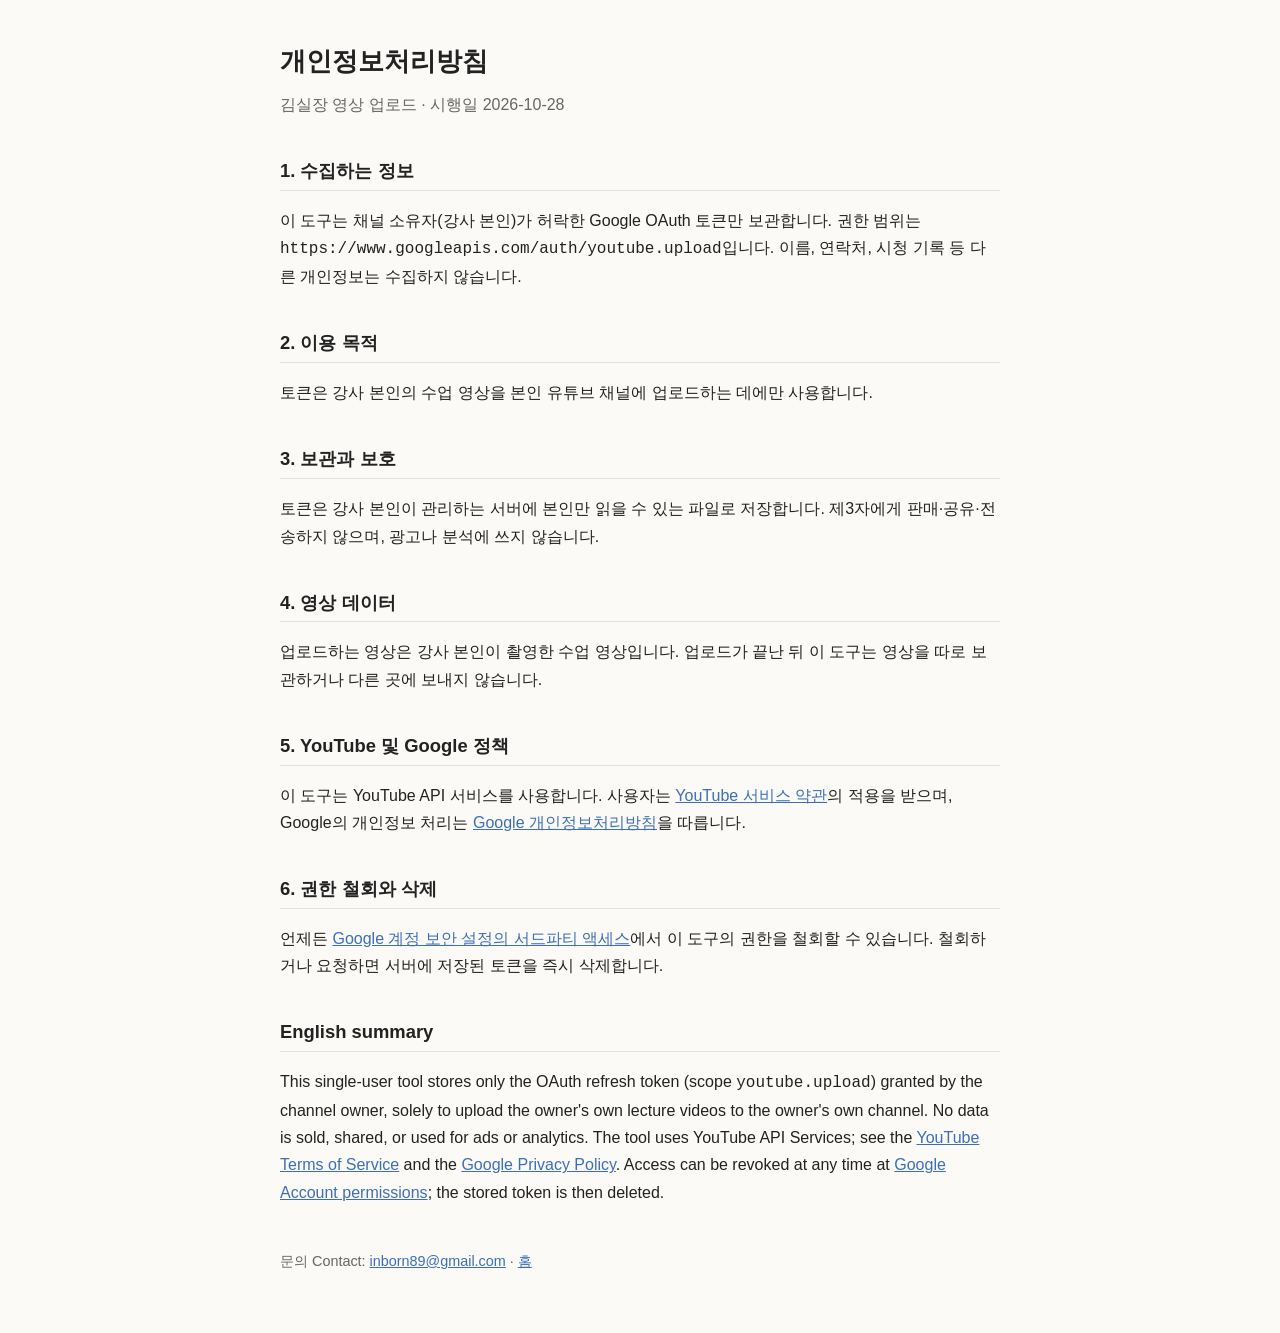
==== privacy.html @ 721c559a "Add files via upload" ====
<!doctype html><html lang="ko"><head><meta charset="utf-8"><meta name="viewport" content="width=device-width,initial-scale=1">
<title>개인정보처리방침</title><link rel="stylesheet" href="style.css"></head><body><main>
<h1>개인정보처리방침</h1>
<p class="sub">김실장 영상 업로드 · 시행일 2026-10-28</p>
<h2>1. 수집하는 정보</h2>
<p>이 도구는 채널 소유자(강사 본인)가 허락한 Google OAuth 토큰만 보관합니다. 권한 범위는 <code>https://www.googleapis.com/auth/youtube.upload</code>입니다. 이름, 연락처, 시청 기록 등 다른 개인정보는 수집하지 않습니다.</p>
<h2>2. 이용 목적</h2>
<p>토큰은 강사 본인의 수업 영상을 본인 유튜브 채널에 업로드하는 데에만 사용합니다.</p>
<h2>3. 보관과 보호</h2>
<p>토큰은 강사 본인이 관리하는 서버에 본인만 읽을 수 있는 파일로 저장합니다. 제3자에게 판매·공유·전송하지 않으며, 광고나 분석에 쓰지 않습니다.</p>
<h2>4. 영상 데이터</h2>
<p>업로드하는 영상은 강사 본인이 촬영한 수업 영상입니다. 업로드가 끝난 뒤 이 도구는 영상을 따로 보관하거나 다른 곳에 보내지 않습니다.</p>
<h2>5. YouTube 및 Google 정책</h2>
<p>이 도구는 YouTube API 서비스를 사용합니다. 사용자는 <a href="https://www.youtube.com/t/terms">YouTube 서비스 약관</a>의 적용을 받으며, Google의 개인정보 처리는 <a href="https://policies.google.com/privacy">Google 개인정보처리방침</a>을 따릅니다.</p>
<h2>6. 권한 철회와 삭제</h2>
<p>언제든 <a href="https://myaccount.google.com/permissions">Google 계정 보안 설정의 서드파티 액세스</a>에서 이 도구의 권한을 철회할 수 있습니다. 철회하거나 요청하면 서버에 저장된 토큰을 즉시 삭제합니다.</p>
<h2>English summary</h2>
<p>This single-user tool stores only the OAuth refresh token (scope <code>youtube.upload</code>) granted by the channel owner, solely to upload the owner's own lecture videos to the owner's own channel. No data is sold, shared, or used for ads or analytics. The tool uses YouTube API Services; see the <a href="https://www.youtube.com/t/terms">YouTube Terms of Service</a> and the <a href="https://policies.google.com/privacy">Google Privacy Policy</a>. Access can be revoked at any time at <a href="https://myaccount.google.com/permissions">Google Account permissions</a>; the stored token is then deleted.</p>
<footer>문의 Contact: <a href="mailto:inborn89@gmail.com">inborn89@gmail.com</a> · <a href="index.html">홈</a></footer>
</main></body></html>
---- style.css ----
:root{--bg:#fbfaf7;--fg:#222;--muted:#666;--accent:#3d6fb6;--line:#e4e1da}
@media (prefers-color-scheme:dark){:root{--bg:#16181c;--fg:#e8e6e1;--muted:#a3a19c;--accent:#8fb3ea;--line:#2c2f35}}
body{margin:0;background:var(--bg);color:var(--fg);font:16px/1.7 -apple-system,"Apple SD Gothic Neo","Noto Sans KR",sans-serif}
main{max-width:720px;margin:0 auto;padding:40px 16px 64px}
h1{font-size:1.6rem;margin:0 0 .3em}h2{font-size:1.15rem;margin:2em 0 .4em;border-bottom:1px solid var(--line);padding-bottom:.2em}
p.sub{color:var(--muted);margin-top:0}a{color:var(--accent)}footer{margin-top:3em;color:var(--muted);font-size:.9rem}
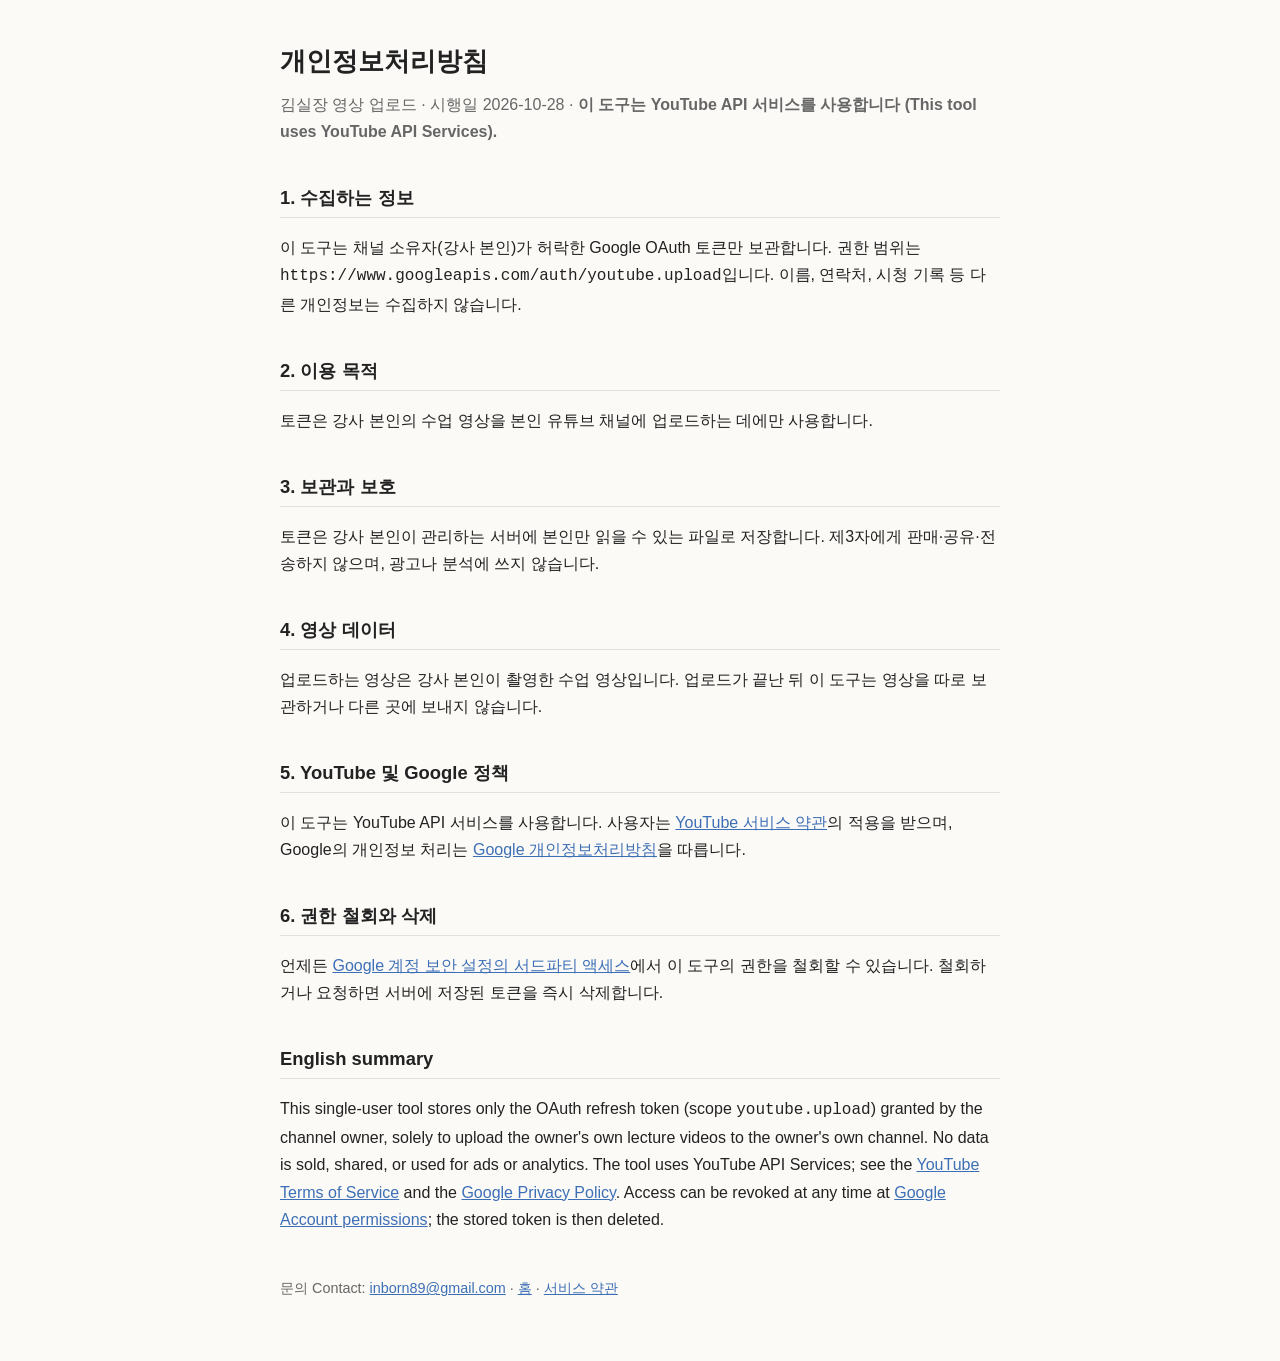
==== commit 8631d3e4: "Add files via upload" ====
--- a/privacy.html
+++ b/privacy.html
@@ -1,7 +1,7 @@
 <!doctype html><html lang="ko"><head><meta charset="utf-8"><meta name="viewport" content="width=device-width,initial-scale=1">
 <title>개인정보처리방침</title><link rel="stylesheet" href="style.css"></head><body><main>
 <h1>개인정보처리방침</h1>
-<p class="sub">김실장 영상 업로드 · 시행일 2026-10-28</p>
+<p class="sub">김실장 영상 업로드 · 시행일 2026-10-28 · <strong>이 도구는 YouTube API 서비스를 사용합니다 (This tool uses YouTube API Services).</strong></p>
 <h2>1. 수집하는 정보</h2>
 <p>이 도구는 채널 소유자(강사 본인)가 허락한 Google OAuth 토큰만 보관합니다. 권한 범위는 <code>https://www.googleapis.com/auth/youtube.upload</code>입니다. 이름, 연락처, 시청 기록 등 다른 개인정보는 수집하지 않습니다.</p>
 <h2>2. 이용 목적</h2>
@@ -16,5 +16,5 @@
 <p>언제든 <a href="https://myaccount.google.com/permissions">Google 계정 보안 설정의 서드파티 액세스</a>에서 이 도구의 권한을 철회할 수 있습니다. 철회하거나 요청하면 서버에 저장된 토큰을 즉시 삭제합니다.</p>
 <h2>English summary</h2>
 <p>This single-user tool stores only the OAuth refresh token (scope <code>youtube.upload</code>) granted by the channel owner, solely to upload the owner's own lecture videos to the owner's own channel. No data is sold, shared, or used for ads or analytics. The tool uses YouTube API Services; see the <a href="https://www.youtube.com/t/terms">YouTube Terms of Service</a> and the <a href="https://policies.google.com/privacy">Google Privacy Policy</a>. Access can be revoked at any time at <a href="https://myaccount.google.com/permissions">Google Account permissions</a>; the stored token is then deleted.</p>
-<footer>문의 Contact: <a href="mailto:inborn89@gmail.com">inborn89@gmail.com</a> · <a href="index.html">홈</a></footer>
+<footer>문의 Contact: <a href="mailto:inborn89@gmail.com">inborn89@gmail.com</a> · <a href="index.html">홈</a> · <a href="terms.html">서비스 약관</a></footer>
 </main></body></html>
